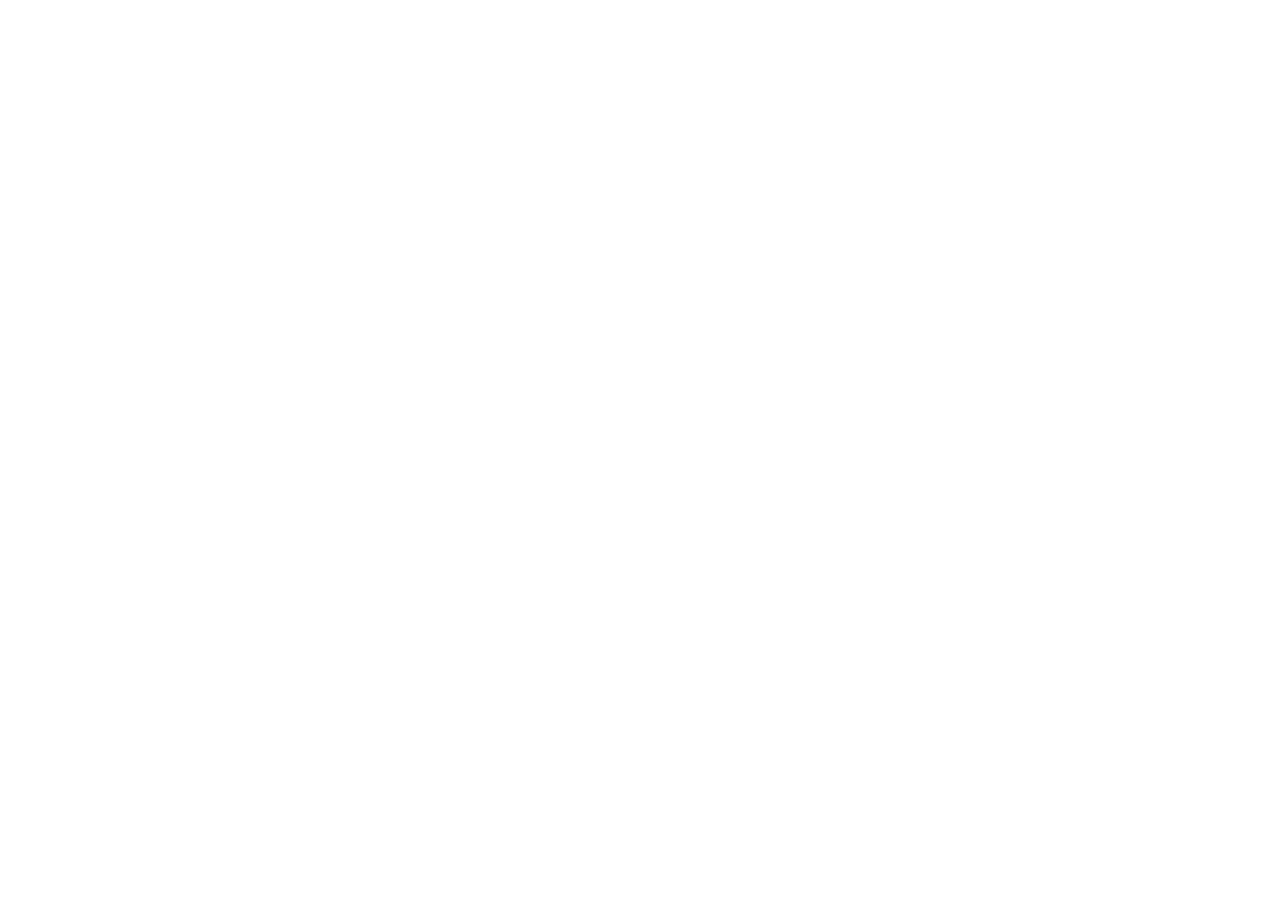
==== masonry/index.html @ 8f374dd2 "Add Masonry Gallery" ====
<!DOCTYPE html>
<html lang="en">
<head>
  <meta charset="UTF-8">
  <meta name="viewport" content="width=device-width, initial-scale=1.0">
  <title>Masonry Gallery</title>
</head>
<body>
  
</body>
</html>
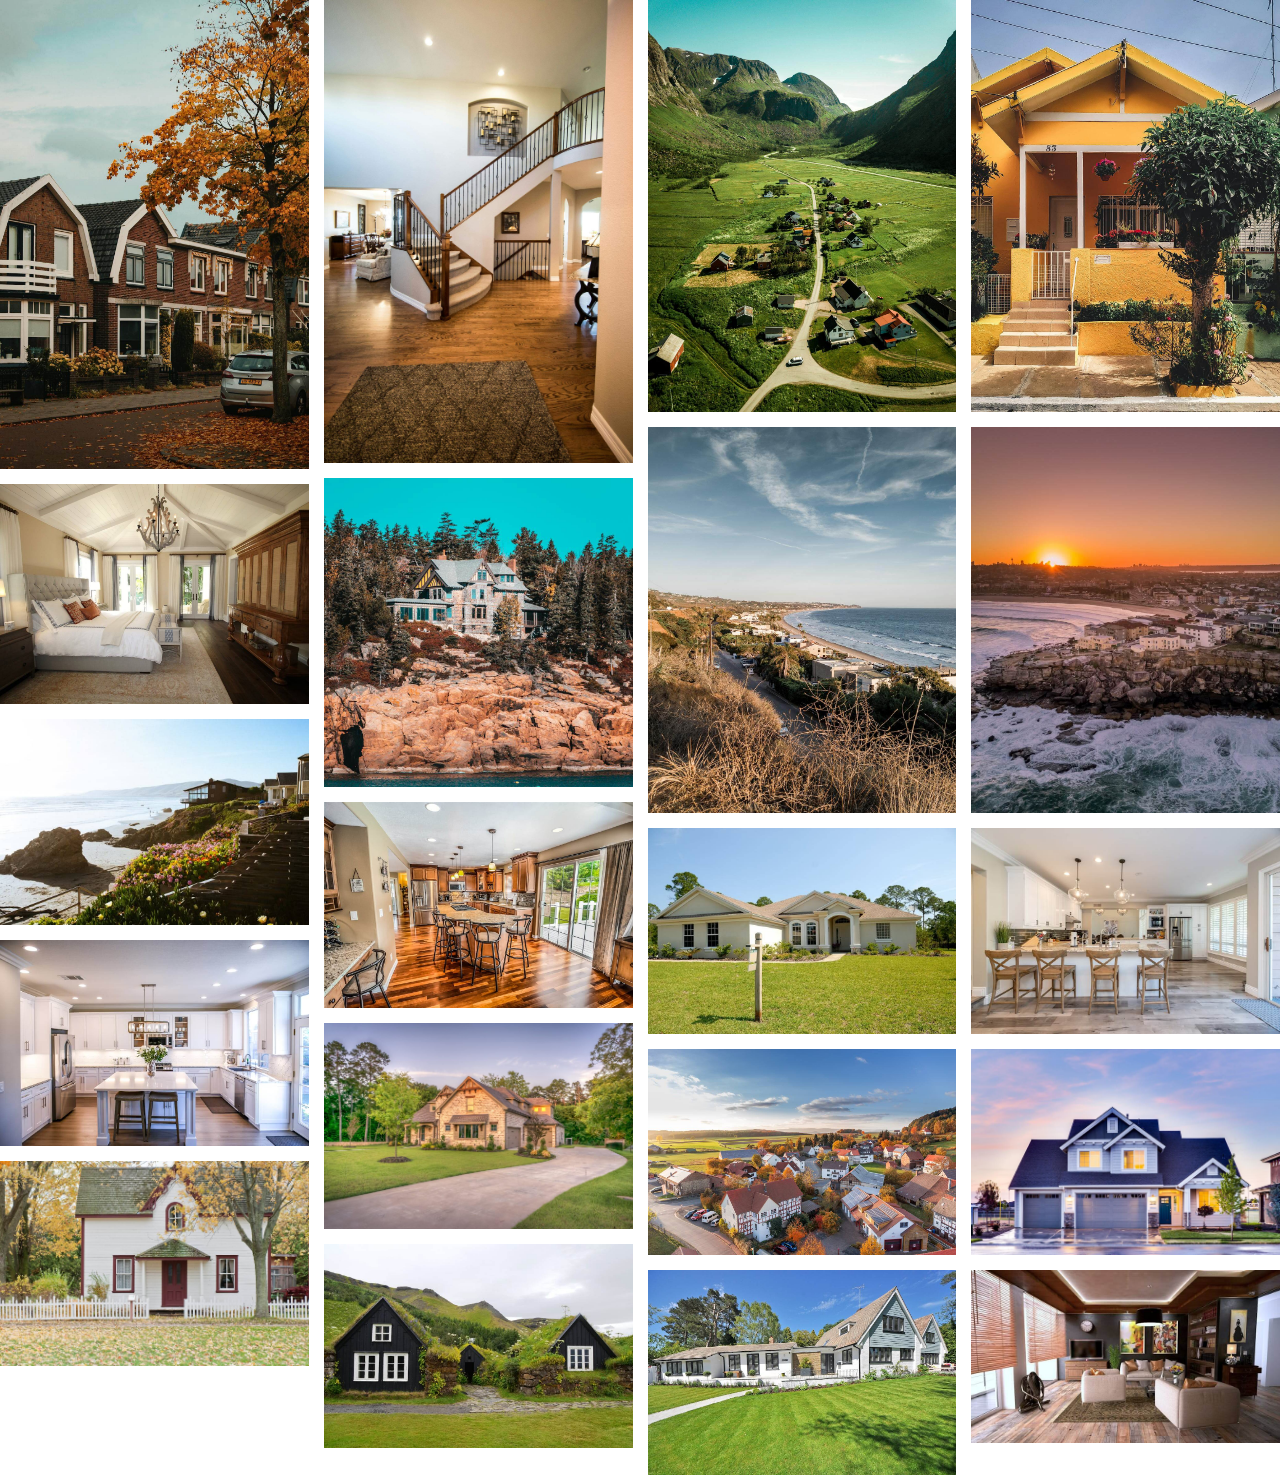
==== commit 2444db3f: "Create columns, Sort images and add it to the columns" ====
--- a/masonry/index.html
+++ b/masonry/index.html
@@ -3,9 +3,64 @@
 <head>
   <meta charset="UTF-8">
   <meta name="viewport" content="width=device-width, initial-scale=1.0">
+  <link rel="preconnect" href="https://fonts.googleapis.com">
+  <link rel="preconnect" href="https://fonts.gstatic.com" crossorigin>
+  <link href="https://fonts.googleapis.com/css2?family=Poppins:ital,wght@0,100;0,200;0,300;0,400;0,500;0,600;0,700;0,800;0,900;1,100;1,200;1,300;1,400;1,500;1,600;1,700;1,800;1,900&family=Roboto:ital,wght@0,100..900;1,100..900&display=swap" rel="stylesheet">
   <title>Masonry Gallery</title>
+  <!-- Sylte -->
+   <link rel="stylesheet" href="css/style.css">
 </head>
 <body>
-  
+  <section class="gallery-masonry">
+    <div class="gallery-container">
+      <!-- Start Gallery Content -->
+      <div class="gallery-content">
+        <div class="inner-content">
+
+          <!-- Gallery Image -->
+          <img src="img/gallery-1.jpg" alt="Awesome title" class="gallery-img">
+          <img src="img/gallery-2.jpg" alt="Awesome title" class="gallery-img">
+          <img src="img/gallery-3.jpg" alt="Awesome title" class="gallery-img">
+          <img src="img/gallery-4.jpg" alt="Awesome title" class="gallery-img">
+          <img src="img/gallery-5.jpg" alt="Awesome title" class="gallery-img">
+          <img src="img/gallery-6.jpg" alt="Awesome title" class="gallery-img">
+          <img src="img/gallery-7.jpg" alt="Awesome title" class="gallery-img">
+          <img src="img/gallery-8.jpg" alt="Awesome title" class="gallery-img">
+          <img src="img/gallery-9.jpg" alt="Awesome title" class="gallery-img">
+          <img src="img/gallery-10.jpg" alt="Awesome title" class="gallery-img">
+          <img src="img/gallery-11.jpg" alt="Awesome title" class="gallery-img">
+          <img src="img/gallery-12.jpg" alt="Awesome title" class="gallery-img">
+          <img src="img/gallery-13.jpg" alt="Awesome title" class="gallery-img">
+          <img src="img/gallery-14.jpg" alt="Awesome title" class="gallery-img">
+          <img src="img/gallery-15.jpg" alt="Awesome title" class="gallery-img">
+          <img src="img/gallery-16.jpg" alt="Awesome title" class="gallery-img">
+          <img src="img/gallery-17.jpg" alt="Awesome title" class="gallery-img">
+          <img src="img/gallery-18.jpg" alt="Awesome title" class="gallery-img">
+          <img src="img/gallery-19.jpg" alt="Awesome title" class="gallery-img">
+          <img src="img/gallery-20.jpg" alt="Awesome title" class="gallery-img">
+        
+        </div>
+      </div>
+      <!-- End Gallery Content -->
+      <!-- Start Gallery Control -->
+      <div class="gallery-control">
+        <div class="inner-content">
+
+        </div>
+      </div>
+      <!-- End Gallery Control -->
+      <!-- Start Gallery Popup -->
+      <div class="gallery-popup">
+        <div class="inner-content">
+
+        </div>
+      </div>
+      <!-- End Gallery Popup -->
+    </div>
+  </section>
+
+
+  <!-- *** Script *** -->
+  <script src="js/main.js"></script>
 </body>
 </html>--- a/masonry/css/style.css
+++ b/masonry/css/style.css
@@ -0,0 +1,49 @@
+/* *** Custom *** */
+
+* {
+  box-sizing: border-box;
+}
+
+html, body {
+  margin: 0;
+  padding: 0;
+  font-family: "Poppins", serif;
+}
+
+/* *** Gallery Masonry ***/
+
+.gallery-masonry .gallery-container {
+  max-width: 1720px;
+  margin: 0 auto;
+  opacity: 0;
+  height: 400px;
+  overflow: hidden;
+}
+
+.gallery-masonry.ready .gallery-container {
+  opacity: 1;
+  height: auto;
+  overflow: auto;
+}
+
+.gallery-masonry .gallery-content .gallery-img {
+  max-width: 100%;
+  height: auto;
+  width: 100%;
+  object-fit: cover;
+}
+
+.gallery-masonry .gallery-content .inner-content .pic {
+  display: flex;
+  flex-direction: column;
+}
+
+.gallery-masonry .gallery-content .inner-content .pic:not(:last-child) {
+  margin-bottom: 15px;
+}
+
+.gallery-masonry .gallery-content .inner-content {
+  display: grid;
+  grid-template-columns: repeat(auto-fit, minmax(200px, 1fr));
+  gap: 15px;
+}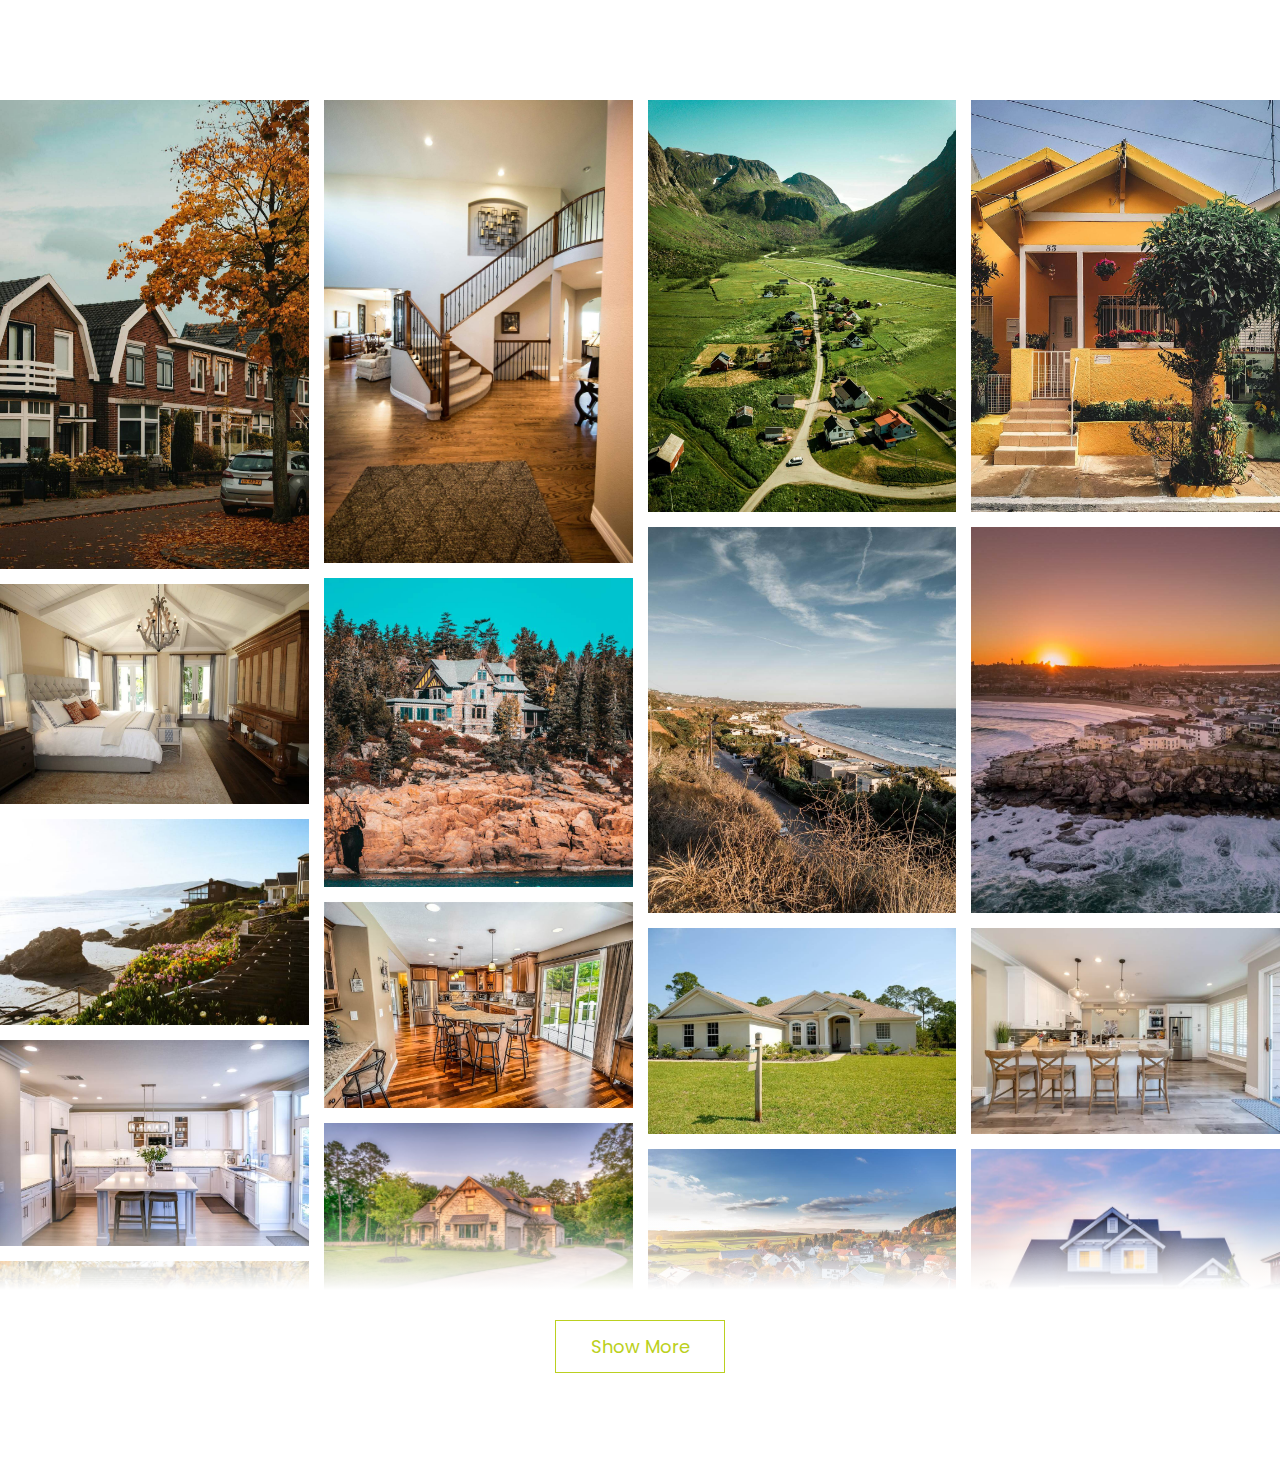
==== commit 59935ed5: "Style gallery container and add Show more button" ====
--- a/masonry/index.html
+++ b/masonry/index.html
@@ -45,7 +45,7 @@
       <!-- Start Gallery Control -->
       <div class="gallery-control">
         <div class="inner-content">
-
+          <button class="gallery-btn" type="button">Show More</button>
         </div>
       </div>
       <!-- End Gallery Control -->
--- a/masonry/css/style.css
+++ b/masonry/css/style.css
@@ -1,4 +1,8 @@
 /* *** Custom *** */
+
+:root {
+  --mainColor: #bbd020;
+}
 
 * {
   box-sizing: border-box;
@@ -10,7 +14,12 @@
   font-family: "Poppins", serif;
 }
 
+
 /* *** Gallery Masonry ***/
+
+.gallery-masonry {
+  padding: 100px 0;
+}
 
 .gallery-masonry .gallery-container {
   max-width: 1720px;
@@ -31,6 +40,7 @@
   height: auto;
   width: 100%;
   object-fit: cover;
+  transition: all 0.25s ease-in-out;
 }
 
 .gallery-masonry .gallery-content .inner-content .pic {
@@ -46,4 +56,89 @@
   display: grid;
   grid-template-columns: repeat(auto-fit, minmax(200px, 1fr));
   gap: 15px;
+}
+
+.gallery-masonry .gallery-content .pic {
+  position: relative;
+  overflow: hidden;
+  cursor: pointer;
+  user-select: none;
+}
+
+.gallery-masonry .gallery-content .pic::before {
+  opacity: 0;
+  content: '';
+  position: absolute;
+  top: 0;
+  bottom: 0;
+  left: 0;
+  right: 0;
+  width: 100%;
+  height: 100%;
+  background-color: rgba(0,0,0,.45);
+  z-index: 1;
+  transition: all 0.25s ease-in-out;
+}
+
+.gallery-masonry .gallery-content .pic::after {
+  opacity: 0;
+  content: 'CLICK TO ENLARGE';
+  position: absolute;
+  display: flex;
+  align-items: flex-end;
+  color: #fff;
+  padding: 0 10px 10px 10px;
+  top: 20px;
+  left: 20px;
+  width: calc(100% - 62px);
+  height: calc(100% - 52px);
+  border: 1px solid #fff;
+  font-size: 20px;
+  z-index: 2;
+  transition: all 0.25s ease-in-out;
+}
+
+.gallery-masonry .gallery-content .pic:hover .gallery-img {
+  transform: scale(1.2);
+}
+
+.gallery-masonry .gallery-content .pic:hover::before,
+.gallery-masonry .gallery-content .pic:hover::after {
+  opacity: 1;
+}
+
+.gallery-masonry .gallery-content {
+  position: relative;
+  height: 1200px;
+  overflow: hidden;
+}
+
+.gallery-masonry .gallery-content::before {
+  content: '';
+  position: absolute;
+  bottom: 0;
+  left: 0;
+  right: 0;
+  width: 100%;
+  height: 100px;
+  background: linear-gradient(to bottom, transparent 5%, #fff 90%);
+  z-index: 3;
+}
+
+.gallery-masonry .gallery-control .inner-content {
+  padding-top: 20px;
+  text-align: center;
+}
+
+.gallery-masonry .gallery-control .gallery-btn {
+  color: var(--mainColor);
+  border: 1px solid var(--mainColor);
+  background-color: #fff;
+  font-family: inherit;
+  font-size: 18px;
+  padding: 12px 10px;
+  min-width: 170px;
+  outline: none;
+  box-shadow: none;
+  cursor: pointer;
 }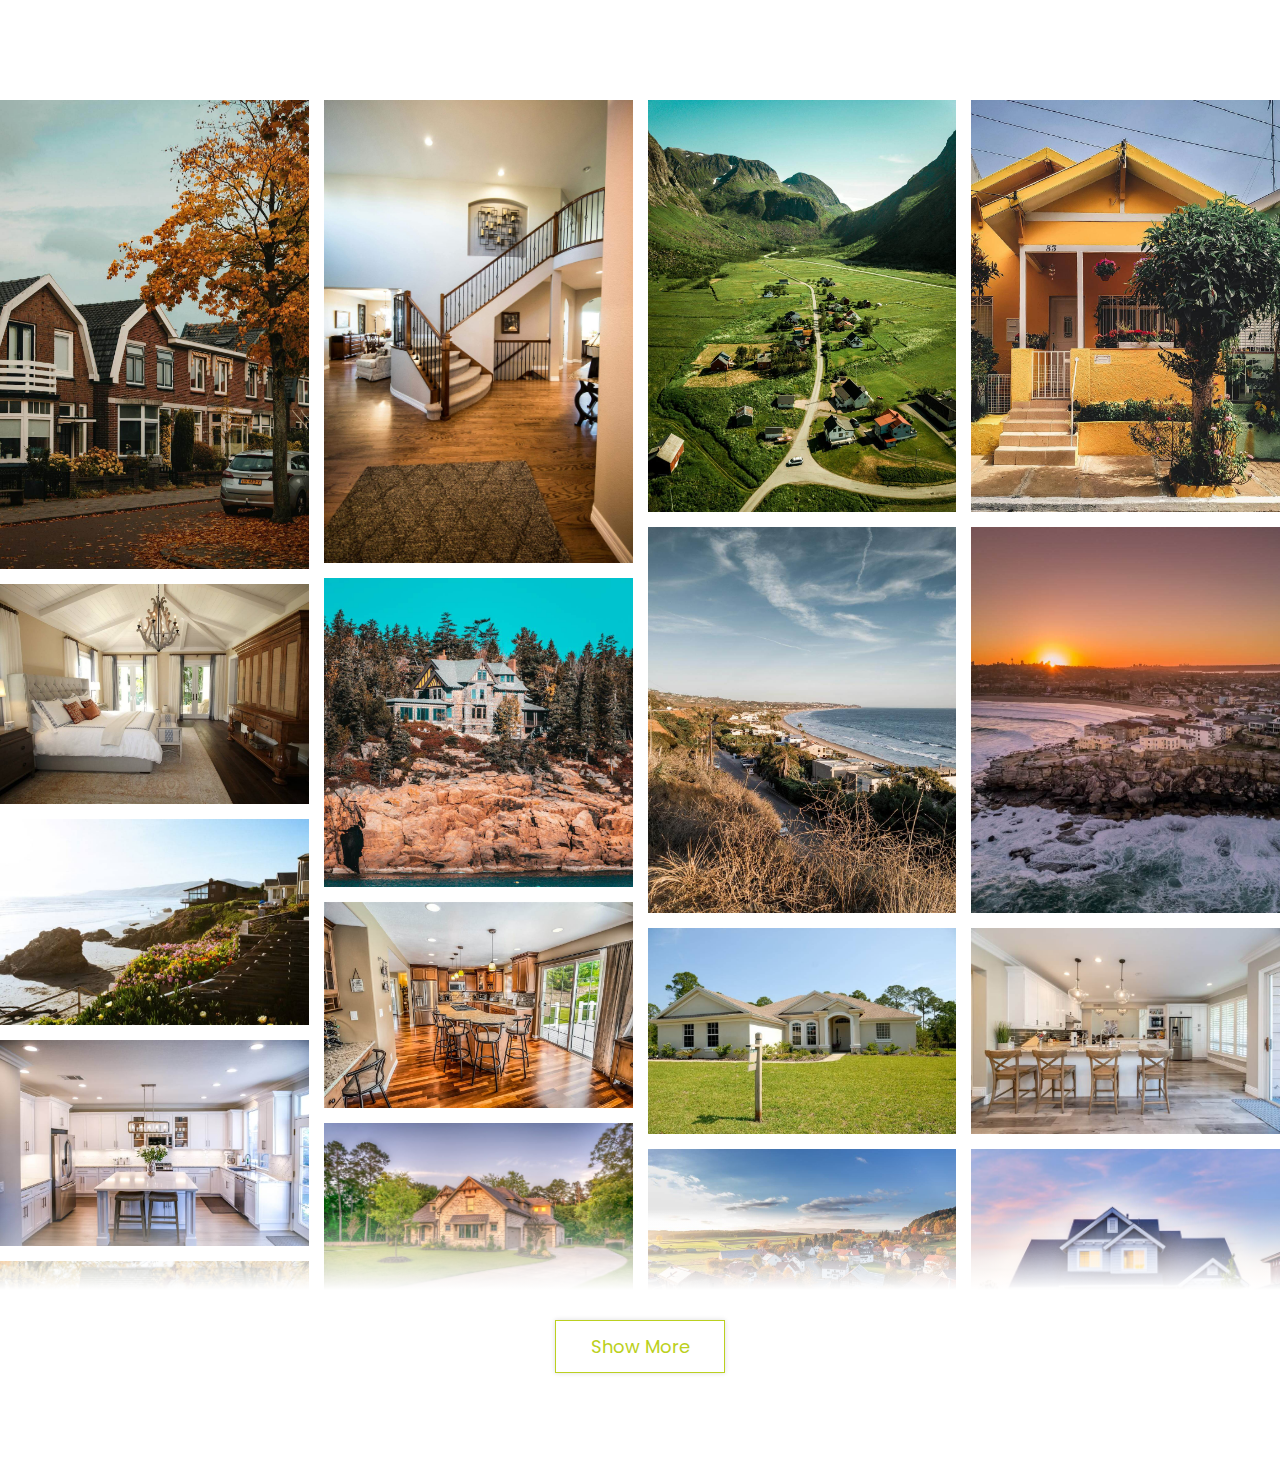
==== commit c6b46e4c: "Show button function" ====
--- a/masonry/index.html
+++ b/masonry/index.html
@@ -45,7 +45,7 @@
       <!-- Start Gallery Control -->
       <div class="gallery-control">
         <div class="inner-content">
-          <button class="gallery-btn" type="button">Show More</button>
+          <button class="show-btn" type="button">Show More</button>
         </div>
       </div>
       <!-- End Gallery Control -->
--- a/masonry/css/style.css
+++ b/masonry/css/style.css
@@ -110,6 +110,7 @@
 .gallery-masonry .gallery-content {
   position: relative;
   height: 1200px;
+  min-height: 1200px;
   overflow: hidden;
 }
 
@@ -125,12 +126,16 @@
   z-index: 3;
 }
 
+.gallery-masonry .gallery-content.active::before {
+  display: none;
+}
+
 .gallery-masonry .gallery-control .inner-content {
-  padding-top: 20px;
+  padding: 20px 0 10px 0;
   text-align: center;
 }
 
-.gallery-masonry .gallery-control .gallery-btn {
+.gallery-masonry .gallery-control .show-btn {
   color: var(--mainColor);
   border: 1px solid var(--mainColor);
   background-color: #fff;
@@ -141,4 +146,11 @@
   outline: none;
   box-shadow: none;
   cursor: pointer;
+  box-shadow: 0px 0px 5px 0px rgba(0, 0, 0, .14);
+  transition: all 0.25s linear;
+}
+
+.gallery-masonry .gallery-control .show-btn:hover {
+  color: #fff;
+  background-color: var(--mainColor);
 }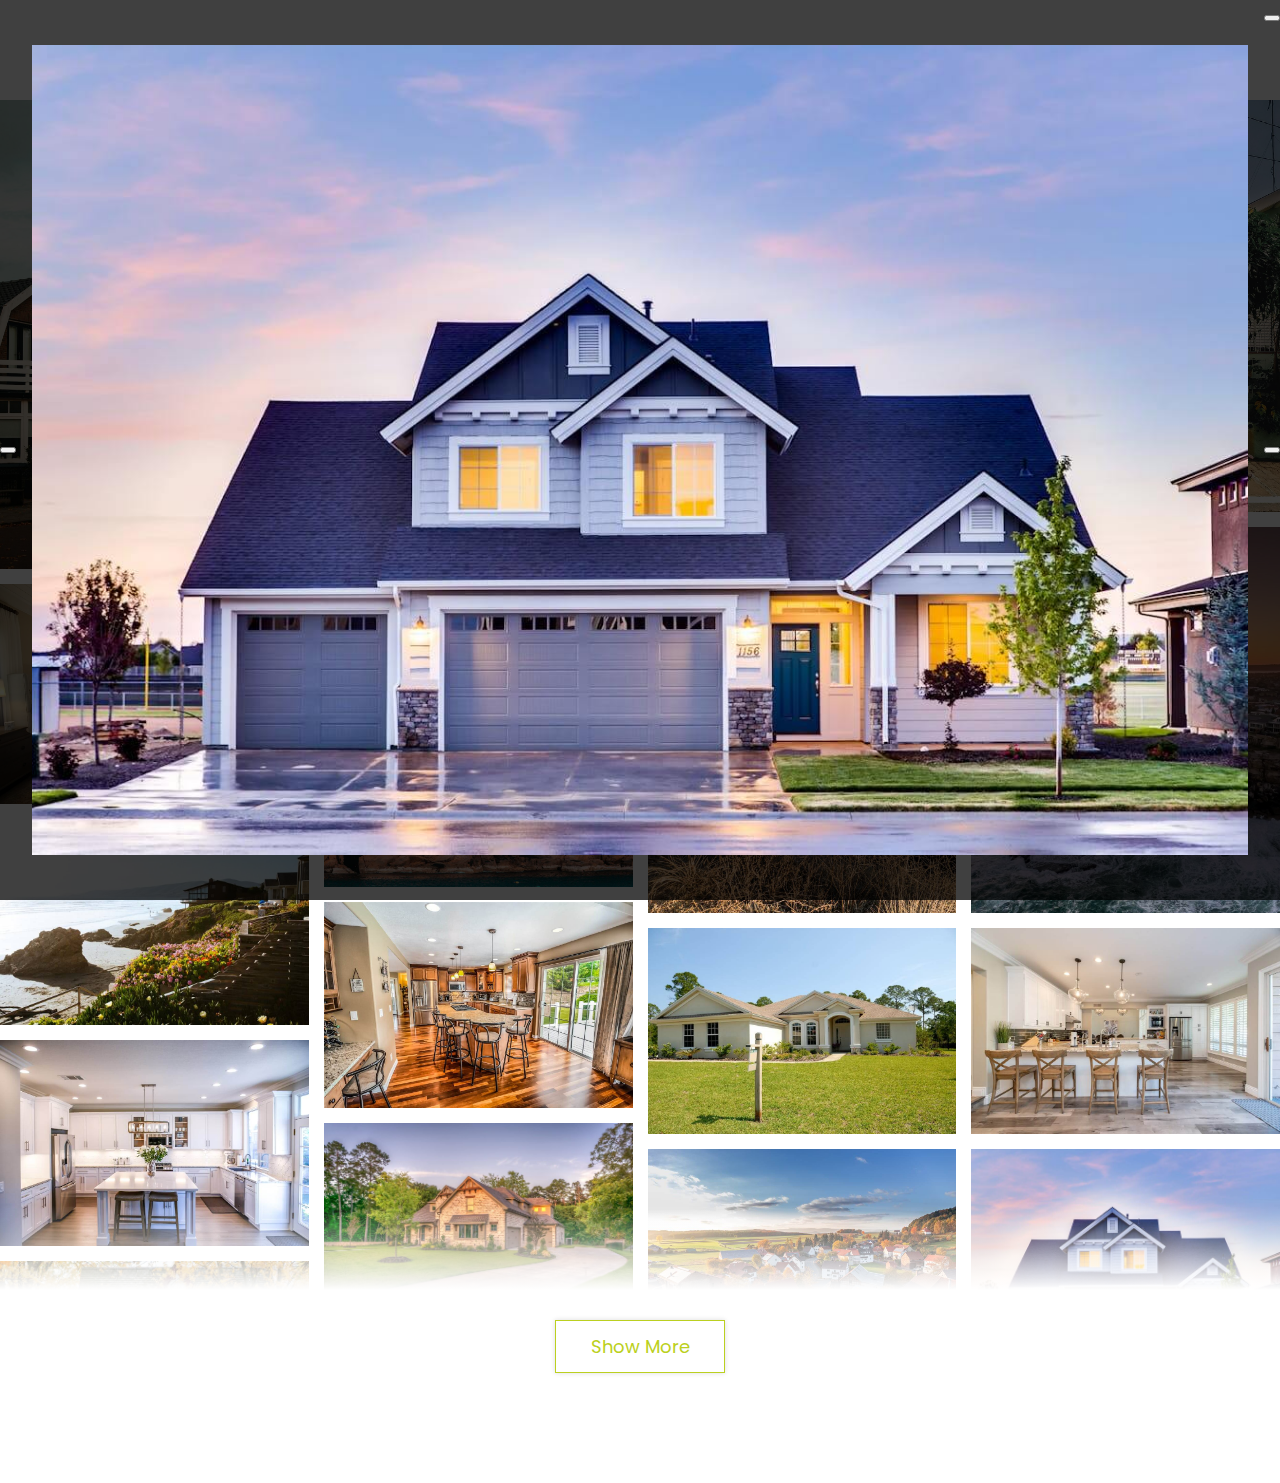
==== commit 1a4ebd05: "popup layout" ====
--- a/masonry/index.html
+++ b/masonry/index.html
@@ -52,7 +52,15 @@
       <!-- Start Gallery Popup -->
       <div class="gallery-popup">
         <div class="inner-content">
-
+          <div class="pic-box"><img src="img/gallery-20.jpg" alt="Awesome title" class="gallery-img"></div>
+          <div class="arrows">
+            <!-- Arrows -->
+            <button type="button" class="arrow prev-arrow"><i class="fa fa-chevron-left" aria-hidden="true"></i></button>
+            <button type="button" class="arrow next-arrow"><i class="fa fa-chevron-right" aria-hidden="true"></i></button>
+          </div>
+          <div class="close-button">
+            <button type="button" class="close-btn"><i class="fa fa-times-circle-o" aria-hidden="true"></i></button>
+          </div>
         </div>
       </div>
       <!-- End Gallery Popup -->
--- a/masonry/css/style.css
+++ b/masonry/css/style.css
@@ -153,4 +153,55 @@
 .gallery-masonry .gallery-control .show-btn:hover {
   color: #fff;
   background-color: var(--mainColor);
+}
+
+.gallery-masonry .gallery-popup {
+  display: block;
+  position: fixed;
+  top: 0;
+  bottom: 0;
+  left: 0;
+  right: 0;
+  width: 100%;
+  height: 100%;
+  background-color: rgba(0,0,0,.75);
+  z-index: 99999;
+}
+
+.gallery-masonry .gallery-popup .inner-content {
+  position: relative;
+  width: 100%;
+  height: 100%;
+}
+
+.gallery-masonry .gallery-popup .pic-box {
+  display: flex;
+  align-items: center;
+  justify-content: center;
+  width: max-content;
+  height: 100%;
+  margin: 0 auto;
+}
+
+.gallery-masonry .gallery-popup .arrows {
+  position: absolute;
+  top: 50%;
+  left: 50%;
+  transform: translate(-50%, -50%);
+  width: 100%;
+  display: flex;
+  justify-content: space-between;
+}
+
+.gallery-masonry .gallery-popup .close-button {
+  position: absolute;
+  top: 0;
+  right: 0;
+}
+
+.gallery-masonry .gallery-popup .gallery-img {
+  width: 100%;
+  height: auto;
+  max-width: 95%;
+  max-height: 95%;
 }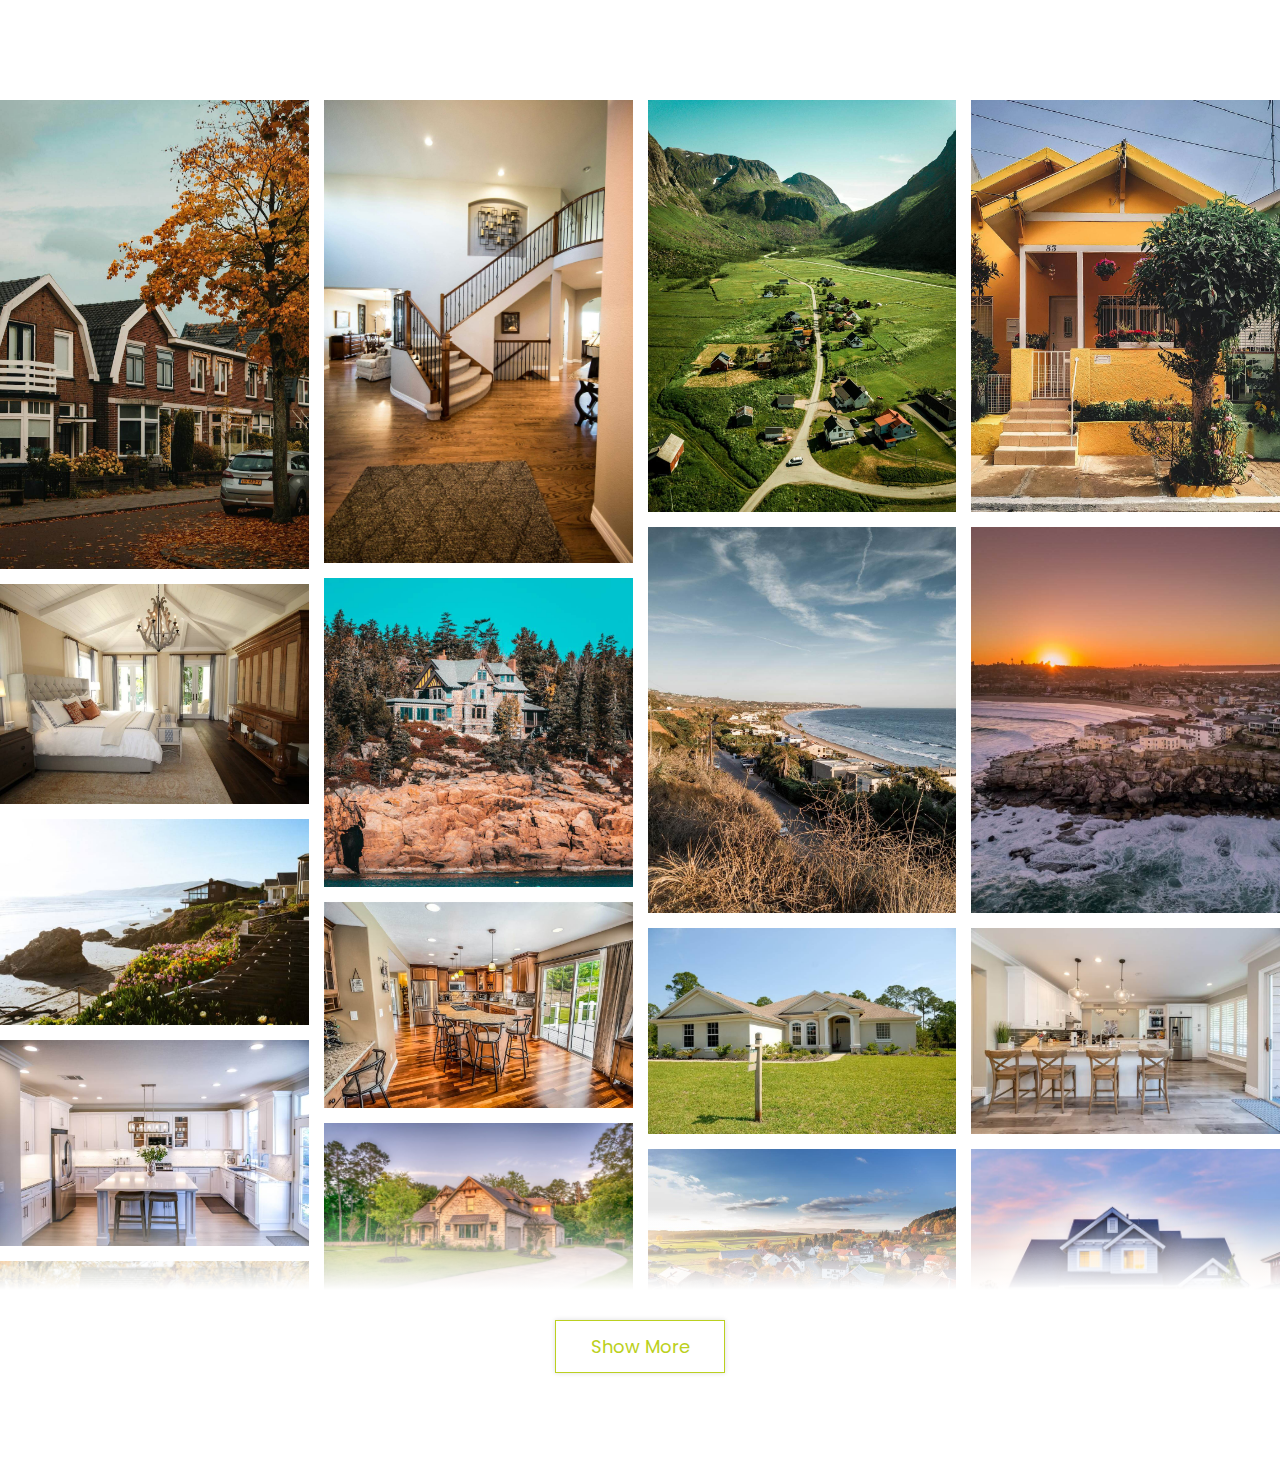
==== commit 542ca092: "popup functionality" ====
--- a/masonry/index.html
+++ b/masonry/index.html
@@ -6,6 +6,7 @@
   <link rel="preconnect" href="https://fonts.googleapis.com">
   <link rel="preconnect" href="https://fonts.gstatic.com" crossorigin>
   <link href="https://fonts.googleapis.com/css2?family=Poppins:ital,wght@0,100;0,200;0,300;0,400;0,500;0,600;0,700;0,800;0,900;1,100;1,200;1,300;1,400;1,500;1,600;1,700;1,800;1,900&family=Roboto:ital,wght@0,100..900;1,100..900&display=swap" rel="stylesheet">
+  <link rel="stylesheet" href="css/font-awesome.min.css">
   <title>Masonry Gallery</title>
   <!-- Sylte -->
    <link rel="stylesheet" href="css/style.css">
@@ -52,10 +53,10 @@
       <!-- Start Gallery Popup -->
       <div class="gallery-popup">
         <div class="inner-content">
-          <div class="pic-box"><img src="img/gallery-20.jpg" alt="Awesome title" class="gallery-img"></div>
+          <div class="pic-box"></div>
           <div class="arrows">
             <!-- Arrows -->
-            <button type="button" class="arrow prev-arrow"><i class="fa fa-chevron-left" aria-hidden="true"></i></button>
+            <button type="button" class="arrow prev-arrow disabled"><i class="fa fa-chevron-left" aria-hidden="true"></i></button>
             <button type="button" class="arrow next-arrow"><i class="fa fa-chevron-right" aria-hidden="true"></i></button>
           </div>
           <div class="close-button">
--- a/masonry/css/style.css
+++ b/masonry/css/style.css
@@ -156,7 +156,7 @@
 }
 
 .gallery-masonry .gallery-popup {
-  display: block;
+  display: none;
   position: fixed;
   top: 0;
   bottom: 0;
@@ -168,6 +168,11 @@
   z-index: 99999;
 }
 
+.gallery-masonry .gallery-popup.active {
+  display: block;
+  opacity: 1;
+}
+
 .gallery-masonry .gallery-popup .inner-content {
   position: relative;
   width: 100%;
@@ -195,8 +200,18 @@
 
 .gallery-masonry .gallery-popup .close-button {
   position: absolute;
-  top: 0;
-  right: 0;
+  top: 25px;
+  right: 35px;
+  z-index: 1;
+}
+
+.gallery-masonry .gallery-popup .close-button .close-btn {
+  color: #ffffff;
+  background-color: transparent;
+  border: none;
+  cursor: pointer;
+  font-size: 50px;
+  outline: none;
 }
 
 .gallery-masonry .gallery-popup .gallery-img {
@@ -204,4 +219,58 @@
   height: auto;
   max-width: 95%;
   max-height: 95%;
+}
+
+.gallery-masonry .gallery-popup .arrow {
+  width: 50px;
+  height: 50px;
+  border-radius: 100%;
+  color: var(--mainColor);
+  background-color: #fff;
+  border: none;
+  font-size: 24px;
+  display: flex;
+  justify-content: center;
+  align-items: center;
+  cursor: pointer;
+  box-shadow: 0px 0px 5px 0px;
+  outline: none;
+}
+
+.gallery-masonry .gallery-popup .arrow.disabled {
+  color: #9f9f9f;
+  cursor: auto;
+}
+
+.gallery-masonry .gallery-popup .arrows {
+  padding: 0 15px;
+  z-index: 1;
+}
+
+.gallery-masonry .gallery-popup .arrow.prev-arrow {
+  padding-right: 12px;
+}
+
+.gallery-masonry .gallery-popup .arrow.next-arrow {
+  padding-left: 12px;
+}
+
+.fadeIn2 {
+  opacity: 1;
+  animation: fadeIn2 0.25s ease-in-out;
+}
+
+.fadeOut2 {
+  opacity: 0;
+  animation: fadeOut2 0.25s ease-in-out;
+}
+
+@keyframes fadeIn2 {
+  0% {opacity: 0;}
+  100% {opacity: 1;}
+}
+
+@keyframes fadeOut2 {
+  0% {opacity: 1;}
+  100% {opacity: 0;}
 }